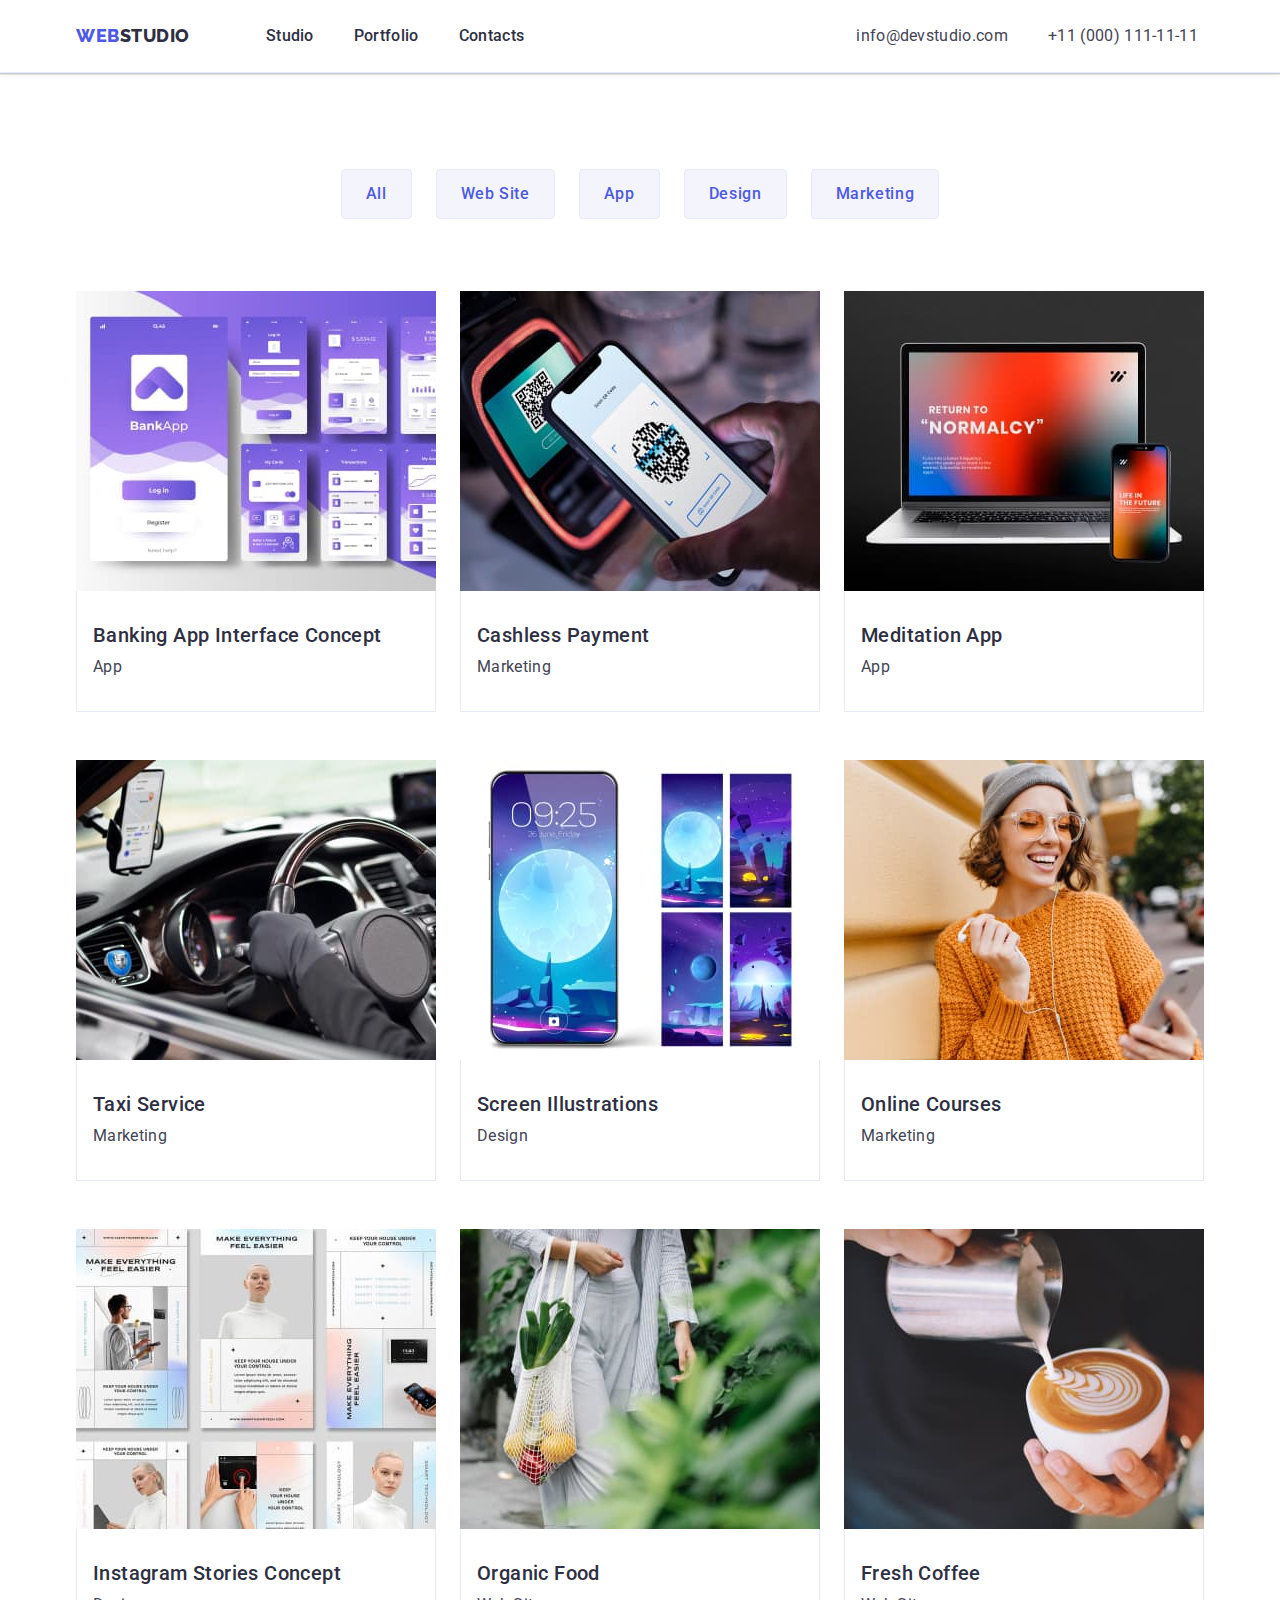
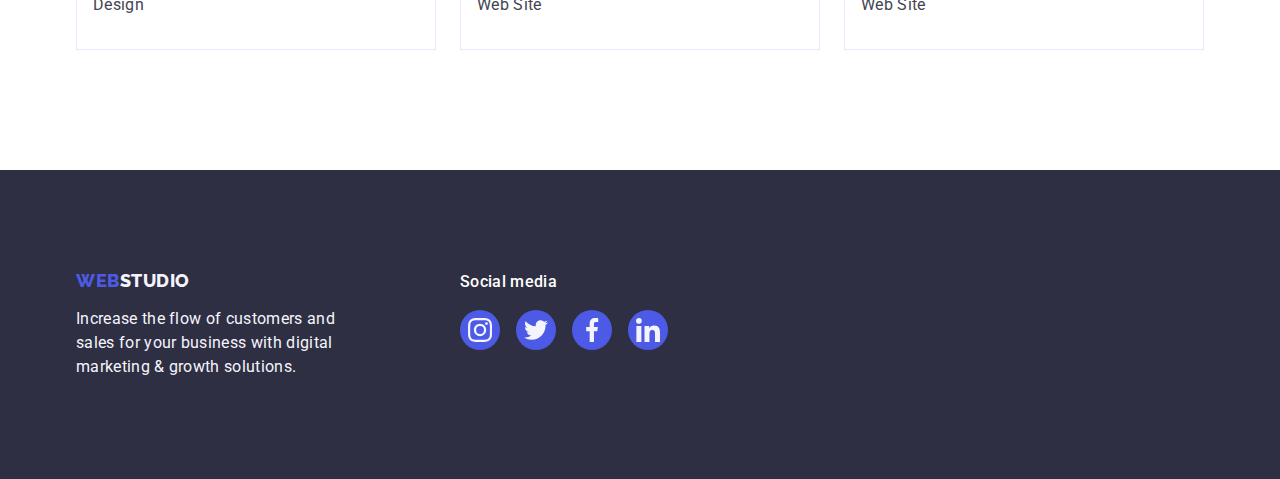
==== portfolio.html @ 0d64856b "Initial commit" ====
<!DOCTYPE html>
<html lang="en">
  <head>
    <meta charset="UTF-8" />
    <meta name="viewport" content="width=device-width, initial-scale=1.0" />
    <link
      rel="stylesheet"
      href="https://cdnjs.cloudflare.com/ajax/libs/modern-normalize/2.0.0/modern-normalize.min.css"
      integrity="sha512-4xo8blKMVCiXpTaLzQSLSw3KFOVPWhm/TRtuPVc4WG6kUgjH6J03IBuG7JZPkcWMxJ5huwaBpOpnwYElP/m6wg=="
      crossorigin="anonymous"
      referrerpolicy="no-referrer"
    />
    <link rel="preconnect" href="https://fonts.googleapis.com" />
    <link rel="preconnect" href="https://fonts.gstatic.com" crossorigin />
    <link
      href="https://fonts.googleapis.com/css2?family=Montserrat:wght@400;700&family=Raleway:wght@800&family=Roboto:wght@400;500;700;900&display=swap"
      rel="stylesheet"
    />
    <link rel="stylesheet" href="./css/styles.css" />
    <title>hw-02-portfolio</title>
  </head>
  <body class="body">
    <header class="header">
      <div class="container head">
        <nav class="nav">
          <a href="./index.html" class="logo link"
            >Web<span class="logo-studio">Studio</span></a
          >
          <ul class="menu list">
            <li class="menu-item">
              <a href="./index.html" class="menu-link link">Studio</a>
            </li>
            <li class="menu-item">
              <a href="./portfolio.html" class="menu-link link">Portfolio</a>
            </li>
            <li class="menu-item">
              <a href="" class="menu-link link">Contacts</a>
            </li>
          </ul>
        </nav>
        <address class="address link">
          <ul class="address list">
            <li>
              <a href="mailto:info@devstudio.com" class="mail-tel link"
                >info@devstudio.com</a
              >
            </li>
            <li>
              <a href="tel:+110001111111" class="mail-tel link"
                >+11 (000) 111-11-11</a
              >
            </li>
          </ul>
        </address>
      </div>
    </header>
    <main>
      <!-- __________________________________________________________filter section -->
      <section class="section-portfolio">
        <div class="container main-portfolio">
          <h1 class="visually-hidden">section</h1>
          <ul class="list filters">
            <li>
              <button type="button" class="button">All</button>
            </li>
            <li>
              <button type="button" class="button">Web Site</button>
            </li>
            <li>
              <button type="button" class="button">App</button>
            </li>
            <li>
              <button type="button" class="button">Design</button>
            </li>
            <li>
              <button type="button" class="button">Marketing</button>
            </li>
          </ul>
          <!-- ____________________________________________________ img list section-->
          <ul class="list portfolio-img-list">
            <li class="image-link">
              <a href="" class="link aplication-link">
                <img
                  src="./images/pc1a.jpg"
                  alt="Log in interface of a banking app"
                  width="360"
                  height="300"
                />
                <div class="img-description">
                  <h2 class="portfolio-headline">
                    Banking App Interface Concept
                  </h2>
                  <p class="body">App</p>
                </div>
              </a>
            </li>
            <li class="image-link">
              <a href="" class="link aplication-link">
                <img
                  src="./images/pc2a.jpg"
                  alt="Hand holding a mobile phone while doing wireless payment via QR code."
                  width="360"
                  height="300"
                />
                <div class="img-description">
                  <h2 class="portfolio-headline">Cashless Payment</h2>
                  <p class="body">Marketing</p>
                </div>
              </a>
            </li>
            <li class="image-link">
              <a href="" class="link aplication-link">
                <img
                  src="./images/pc3a.jpg"
                  alt="Laptop and a mobile phone, monitors turned on. Both devices on blackish background."
                  width="360"
                  height="300"
                />
                <div class="img-description">
                  <h2 class="portfolio-headline">Meditation App</h2>
                  <p class="body">App</p>
                </div>
              </a>
            </li>
            <li class="image-link">
              <a href="" class="link aplication-link">
                <img
                  src="./images/pc4a.jpg"
                  alt="Hand steering a car wheel inside a car. Mobile phone with navigation of the road set on the front window."
                  width="360"
                  height="300"
                />
                <div class="img-description">
                  <h2 class="portfolio-headline">Taxi Service</h2>
                  <p class="body">Marketing</p>
                </div>
              </a>
            </li>
            <li class="image-link">
              <a href="" class="link aplication-link">
                <img
                  src="./images/pc5a.jpg"
                  alt="A mobile phone with a full moon screen on. Four alternate screen of the full moon shown next to a device."
                  width="360"
                  height="300"
                />
                <div class="img-description">
                  <h2 class="portfolio-headline">Screen Illustrations</h2>
                  <p class="body">Design</p>
                </div>
              </a>
            </li>
            <li class="image-link">
              <a href="" class="link aplication-link">
                <img
                  src="./images/pc6a.jpg"
                  alt="Smiling woman wearing orange sweater, a hat and headphones is looking at her mobile phone. She looks happy."
                  width="360"
                  height="300"
                />
                <div class="img-description">
                  <h2 class="portfolio-headline">Online Courses</h2>
                  <p class="body">Marketing</p>
                </div>
              </a>
            </li>
            <li class="image-link">
              <a href="" class="link aplication-link">
                <img
                  src="./images/pc7a.jpg"
                  alt="Six different layouts of the same instagram stories"
                  width="360"
                  height="300"
                />
                <div class="img-description">
                  <h2 class="portfolio-headline">Instagram Stories Concept</h2>
                  <p class="body">Design</p>
                </div>
              </a>
            </li>
            <li class="image-link">
              <a href="" class="link aplication-link">
                <img
                  src="./images/pc8a.jpg"
                  alt="A woman wearing whiteish cloths and reusable shopping bag full of veggies, walking in the green scenery."
                  width="360"
                  height="300"
                />
                <div class="img-description">
                  <h2 class="portfolio-headline">Organic Food</h2>
                  <p class="body">Web Site</p>
                </div>
              </a>
            </li>
            <li class="image-link">
              <a href="" class="link aplication-link">
                <img
                  src="./images/pc9a.jpg"
                  alt="Barista pouring milk into coffee cup, only hands shown."
                  width="360"
                  height="300"
                />
                <div class="img-description">
                  <h2 class="portfolio-headline">Fresh Coffee</h2>
                  <p class="body">Web Site</p>
                </div>
              </a>
            </li>
          </ul>
        </div>
      </section>
    </main>
    <footer id="contacts" class="footer">
      <div class="container footer-container">
        <div class="footer-logo-div">
          <a href="./index.html" class="logo link footer-logo"
            >Web<span class="logo-studio">Studio</span></a
          >
          <p class="footer-text">
            Increase the flow of customers and sales for your business with
            digital marketing & growth solutions.
          </p>
        </div>
        <div>
          <p class="social-media-text">Social media</p>
          <ul class="list sm-icons-footer">
            <li class="social-media-list">
              <a href="" class="sm-icon-f">
                <svg
                  class="svg-stuff"
                  xmlns="http://www.w3.org/2000/svg"
                  width="24"
                  height="24"
                  viewBox="0 0 24 24"
                  fill="none"
                >
                  <use href="./images/icons.svg#icon-instagram2"></use>
                </svg>
              </a>
            </li>
            <li class="social-media-list">
              <a href="" class="sm-icon-f">
                <svg
                  class="svg-stuff"
                  xmlns="http://www.w3.org/2000/svg"
                  width="24"
                  height="24"
                  viewBox="0 0 24 24"
                  fill="none"
                >
                  <use href="./images/icons.svg#icon-twitter1"></use>
                </svg>
              </a>
            </li>
            <li class="social-media-list">
              <a href="" class="sm-icon-f">
                <svg
                  class="svg-stuff"
                  xmlns="http://www.w3.org/2000/svg"
                  width="24"
                  height="24"
                  viewBox="0 0 24 24"
                  fill="none"
                >
                  <use href="./images/icons.svg#icon-facebook1"></use>
                </svg>
              </a>
            </li>
            <li class="social-media-list">
              <a href="" class="sm-icon-f">
                <svg
                  class="svg-stuff"
                  xmlns="http://www.w3.org/2000/svg"
                  width="24"
                  height="24"
                  viewBox="0 0 24 24"
                  fill="none"
                >
                  <use href="./images/icons.svg#icon-linkedin1"></use>
                </svg>
              </a>
            </li>
          </ul>
        </div>
      </div>
    </footer>
  </body>
</html>
---- css/styles.css ----
:root {
  --primary-brand: #4d5ae5;
  --pressed-state: #404bbf;
  --dark: #2e2f42;
  --success: #31d0aa;
  --text: #434455;
  --subtle-text: #8e8f99;
  --accent: #e7e9fc;
  --light: #f4f4fd;
  --modal-overlay: #2e2f4266;
  --hero-background: #2e2f42b2;
  --white-background: #ffffff;
  --modal-background: #fcfcfc;
  --gap-header: 40px;
  --gap-content: 24px;
  --col-count: 3;
}

* {
  box-sizing: border-box;
  margin: 0;
  padding: 0;
}

.body {
  color: var(--text);
  font-family: "Roboto", sans-serif;
  font-weight: regular;
  font-size: 16px;
  line-height: 1.5;
  letter-spacing: 0.02em;
  background-color: var(--white-background);
}

.container {
  width: 1158px;
  padding: 0 15px;
  margin: 0 auto;
}

.link {
  text-decoration: none;
}

.list {
  list-style: none;
}

.section {
  padding-bottom: 120px;
  padding-top: 120px;
}

img {
  display: block;
  max-width: 100%;
  height: auto;
}

h1,
h2,
h3,
h4,
h5,
h6,
p {
  margin: 0;
}

/* HEADER */

.header {
  border-bottom: 1px solid var(--accent);
  display: flex;
  box-shadow: 0px 2px 1px rgba(46, 47, 66, 0.08), 0px 1px 1px rgba(46, 47, 66, 0.16), 0px 1px 6px rgba(46, 47, 66, 0.08);
  max-width: 100%;
}

.head {
  display: flex;
}

.nav {
  display: flex;
  align-items: center;
  margin-right: 332px;
}

.menu {
  display: flex;
  flex-direction: row;
  justify-content: flex-start;
  align-items: flex-start;
  flex-shrink: 0;
  gap: var(--gap-header);
  }

.menu-link {
  color: var(--dark);
  font-size: 16px;
  font-weight: 500;
  letter-spacing: 0.02em;
  padding: 24px 0;
}

.menu-item {
  padding: 24px 0;
}

nav .logo {
  font-family: Raleway, sans-serif;
  font-weight: 800;
  font-size: 18px;
  line-height: 1.17;
  letter-spacing: 0.03em;
  text-transform: uppercase;
  color: var(--primary-brand);
  margin-right: 76px;
}

nav .logo-studio {
  color: var(--dark);
}

.menu-link:hover,
.menu-link:focus {
  color: var(--pressed-state);
  display: flex;
  padding-top: 0;
  padding-bottom: 0;
  flex-direction: column;
  align-items: flex-start;
  flex-shrink: 0;
  gap: var(--gap-header);
}

.address {
  display: flex;
  flex-direction: row;
  align-items: center;
  gap: var(--gap-header);
  letter-spacing: 0.32px;
  font-style: normal;
}

.mail-tel {
  color: var(--text);
}

.mail-tel:hover {
  color: var(--pressed-state);
}

.mail-tel:focus {
  color: var(--pressed-state);
}

.logo {
  font-family: Raleway, sans-serif;
  font-weight: 800;
  font-size: 18px;
  line-height: 1.17;
  letter-spacing: 0.03em;
  text-transform: uppercase;
  color: var(--primary-brand);
}

.logo-studio {
  color: var(--light);
}

/* FOOTER */

.footer {
  background-color: var(--dark);
  padding: 100px 0;
  }

.footer-container {
  display: flex;
  align-items: baseline;
}
  
.footer-logo {
  display: inline-block;
  margin-bottom: 16px;
}

.footer-text {
  color: var(--light);
  max-width: 264px;
  text-align: left;
 }

.footer-logo-div {
  margin-right: 120px;
}

.social-media-text {
  color: var(--white-background);
  font-weight: 500;
  margin-bottom: 16px;
}

.sm-icons-footer {
  display: flex;
justify-content: center;
align-items: center;
gap: 16px;
}

.sm-icon-f {
background-color: var(--primary-brand);
border-radius: 50%;
width: 100%;
height: 100%;
display:flex;
justify-content: center;
align-items: center;
}

.sm-icon-f:hover, .sm-icon-f:focus {
  background-color: var(--success);
}

/* INDEX PAGE */
/* ___________________________________________pierwszy nagłówek */
.starting-section {
    margin: 0 auto;
  padding: 188px 0;
  background-position: center; 
  background-size: cover;
  display: flex;
  justify-content: center;
}

.background {
  background-image: linear-gradient(rgba(46, 47, 66, 0.7), rgba(46, 47, 66, 0.7)), url(../images/people-office1.jpg);
  background-repeat: no-repeat;
  max-width: 1440px;
}

.container-one {
  display: inline-flex;
  flex-direction: column;
  align-items: center;
  margin: 0 auto;
  color: var(--white-background);
}

.heading-one {
  font-size: 56px;
  line-height: 1.07;
  text-align: center;
  letter-spacing: 0.02em;
  font-weight: 700;
  max-width: 496px;
  margin-bottom: 48px;
}

/* ________________________________________________przycisk order service */
.index-s-one-button {
  background-color: var(--primary-brand);
  color: var(--white-background);
  font-family: "Roboto", sans-serif;
  font-size: 16px;
  font-style: normal;
  font-weight: 500;
  line-height: 1.5;
  letter-spacing: 0.04em;
  cursor: pointer;
  padding: 16px 32px;
  gap: 10px;
  border: none;
  border-radius: 4px;
  box-shadow: 0px 4px 4px 0px rgba(0, 0, 0, 0.15);
  min-width: 169px;
}

.index-s-one-button:hover, .index-s-one-button:focus {
  background-color: var(--pressed-state);
  border: none;
}

/* _______________________________opisy - kontener */

/* _______________________________ukryty nagłówek */
.visually-hidden {
  position: absolute;
  width: 1px;
  height: 1px;
  margin: -1px;
  border: 0;
  padding: 0;
  white-space: nowrap;
  clip-path: inset(100%);
  clip: rect(0 0 0 0);
  overflow: hidden;
}
/* ________________________________lista opisów */
.first-index {
  display: flex;
  justify-content: center;
  gap: var(--gap-content);
}

.i-list-item {
  display: flex;
  max-width: 264px;
  flex-direction: column;
  align-items: flex-start;
}

.i-list-item:first-child {
  padding-left: 0;
}

.i-list-item:last-child {
  padding-right: 0;
}

.goal-icon-box {
width: 264px;
height: 112px;
display: flex;
justify-content: center;
align-items: center;
margin-bottom: 8px;
background: var(--light);
border-radius: 4px;
}

.goal-icon-box > svg {
width: 64px;
height: 64px;
}

.index-h-three {
  color: var(--dark);
  font-family: "Roboto", sans-serif;
  font-size: 20px;
  font-style: normal;
  font-weight: 500;
  line-height: 1.2;
  letter-spacing: 0.02em;
  margin-bottom: 8px;
}

.index-p {
  color: var(--text);
  font-family: "Roboto", sans-serif;
  font-size: 16px;
  font-style: normal;
  font-weight: 400;
  line-height: 1.5;
  letter-spacing: 0.02em;
  padding-bottom: 8px;
}

.index-p:first-child {
  margin-left: 0;
  margin-right: 12px;
}
.index-p:last-child {
  margin-right: 0;
}

.index-h-two {
  color: var(--dark);
  text-align: center;
  font-family: "Roboto", sans-serif;
  font-size: 36px;
  font-style: normal;
  font-weight: 700;
  line-height: 1.11;
  letter-spacing: 0.02em;
  text-transform: capitalize;
  margin-bottom: 72px;
}

.third-section {
  padding-top: 0;
}
/* __________________________________lista obrazków */

.second-index {
  display: flex;
  gap: var(--gap-content);
}

.second-list-item {
  display: inline-flex;
  flex-direction: column;
  flex-basis: calc((100% - 48px) / 3);
}

.second-index > .img {
  border: 1 solid var(--accent);
}

/* _________________________________our stuff */
.four {
  background-color: var(--light);
}

.stuff-container {
  display: block;
}

.stuff-list {
  display: flex;
  gap: var(--gap-content);
  flex-basis: calc((100% - 72px) / 4);
}

.stuff {
  text-align: center;
  padding: 32px 0;
}

.stuff-description {
  background-color: var(--white-background);
  border-radius: 0 0 4px 4px;
  flex-basis: calc((100% -72px) / 4);
  box-shadow: 0px 2px 1px 0px rgba(46, 47, 66, 0.08), 0px 1px 1px 0px rgba(46, 47, 66, 0.16), 0px 1px 6px 0px rgba(46, 47, 66, 0.08);
}

.social-media-list {
  width: 40px;
  height: 40px;
}

.social-media-icons {
display: flex;
justify-content: center;
align-items: center;
gap: 24px;
}

.sm-icon {
background-color: var(--primary-brand);
border-radius: 50%;
width: 100%;
height: 100%;
display:flex;
justify-content: center;
align-items: center;
}

.sm-icon:hover, .sm-icon:focus {
  background-color: var(--pressed-state);
  border-color: var(--pressed-state);
}



.svg-stuff {
  fill: var(--light);
}

/* ____________________________________________________ CUSTOMERS */

.customers {
  display: flex;
  align-items: center;
  justify-items: center;
  gap: var(--gap-content);
}

.icon-list {
  width: 168px;
  height: 88px;
  }

.customers-icon {
  width: 100%;
  height: 100%;
  
}



.icon {
background-color: var(--white-background);
border-radius: 4px;
border: 1px solid var(--subtle-text);
width: calc((100% - 120px) / 6);
display:flex;
justify-content: center;
align-items: center;
width: 100%;
height: 100%;
color: var(--subtle-text);
}

.icon:hover, .icon:focus {
  border-color: var(--pressed-state);
  color: var(--pressed-state);
}

.svg-customer {
  fill: currentColor;
}


/* __________________________________PORTFOLIO PAGE */
.section-portfolio {
  padding-top: 96px;
  padding-bottom: 120px;
}

.main-portfolio {
  display: flex;
  flex-direction: column;
}
/* ______________________________________________ FILTERS _____ */
.filters {
  display: flex;
  flex-direction: row;
  justify-content: center;
  gap: var(--gap-content);
  padding-top: 0;
  margin-bottom: 72px;
}

.filter-link {
  display: block;
}

.button {
  color: var(--primary-brand);
  background-color: var(--light);
  text-align: center;
  cursor: pointer;
  font-family: "Roboto", sans-serif;
  font-weight: 500;
  font-size: 16px;
  letter-spacing: 0.04em;
  line-height: 1.5;
  padding: 12px 24px;
  border-radius: 4px;
  border: 1px solid var(--accent);
}

.button:hover,
.button:focus {
  color: var(--white-background);
  background-color: var(--pressed-state);
  border: 1px solid transparent;
  box-shadow: 0px 2px 2px 0px rgba(0, 0, 0, 0.12), 0px 2px 1px 0px rgba(0, 0, 0, 0.08), 0px 3px 1px 0px rgba(0, 0, 0, 0.10);
}



/* ______________________________________________IMGS LINKS ______ */

.portfolio-img-list {
  display: flex;
  flex-direction: row;
  flex-wrap: wrap;
  column-gap: 24px;
  row-gap: 48px;
}

.image-link {
  width: calc{(100%-48px)/3};
}

.aplication-link {
  display: block;
}

.aplication-link:hover, .aplication-link:focus {
  box-shadow: 0px 2px 1px 0px rgba(46, 47, 66, 0.08), 0px 1px 1px 0px rgba(46, 47, 66, 0.16), 0px 1px 6px 0px rgba(46, 47, 66, 0.08);
}

.img-description {
  padding: 32px 16px;
  border-left: 1px solid var(--accent);
  border-bottom: 1px solid var(--accent);
  border-right: 1px solid var(--accent);
}

.portfolio-headline {
  color: var(--dark);
  font-size: 20px;
  font-weight: 500;
  letter-spacing: 0.02em;
  line-height: 1.2;
  margin-bottom: 8px;
}
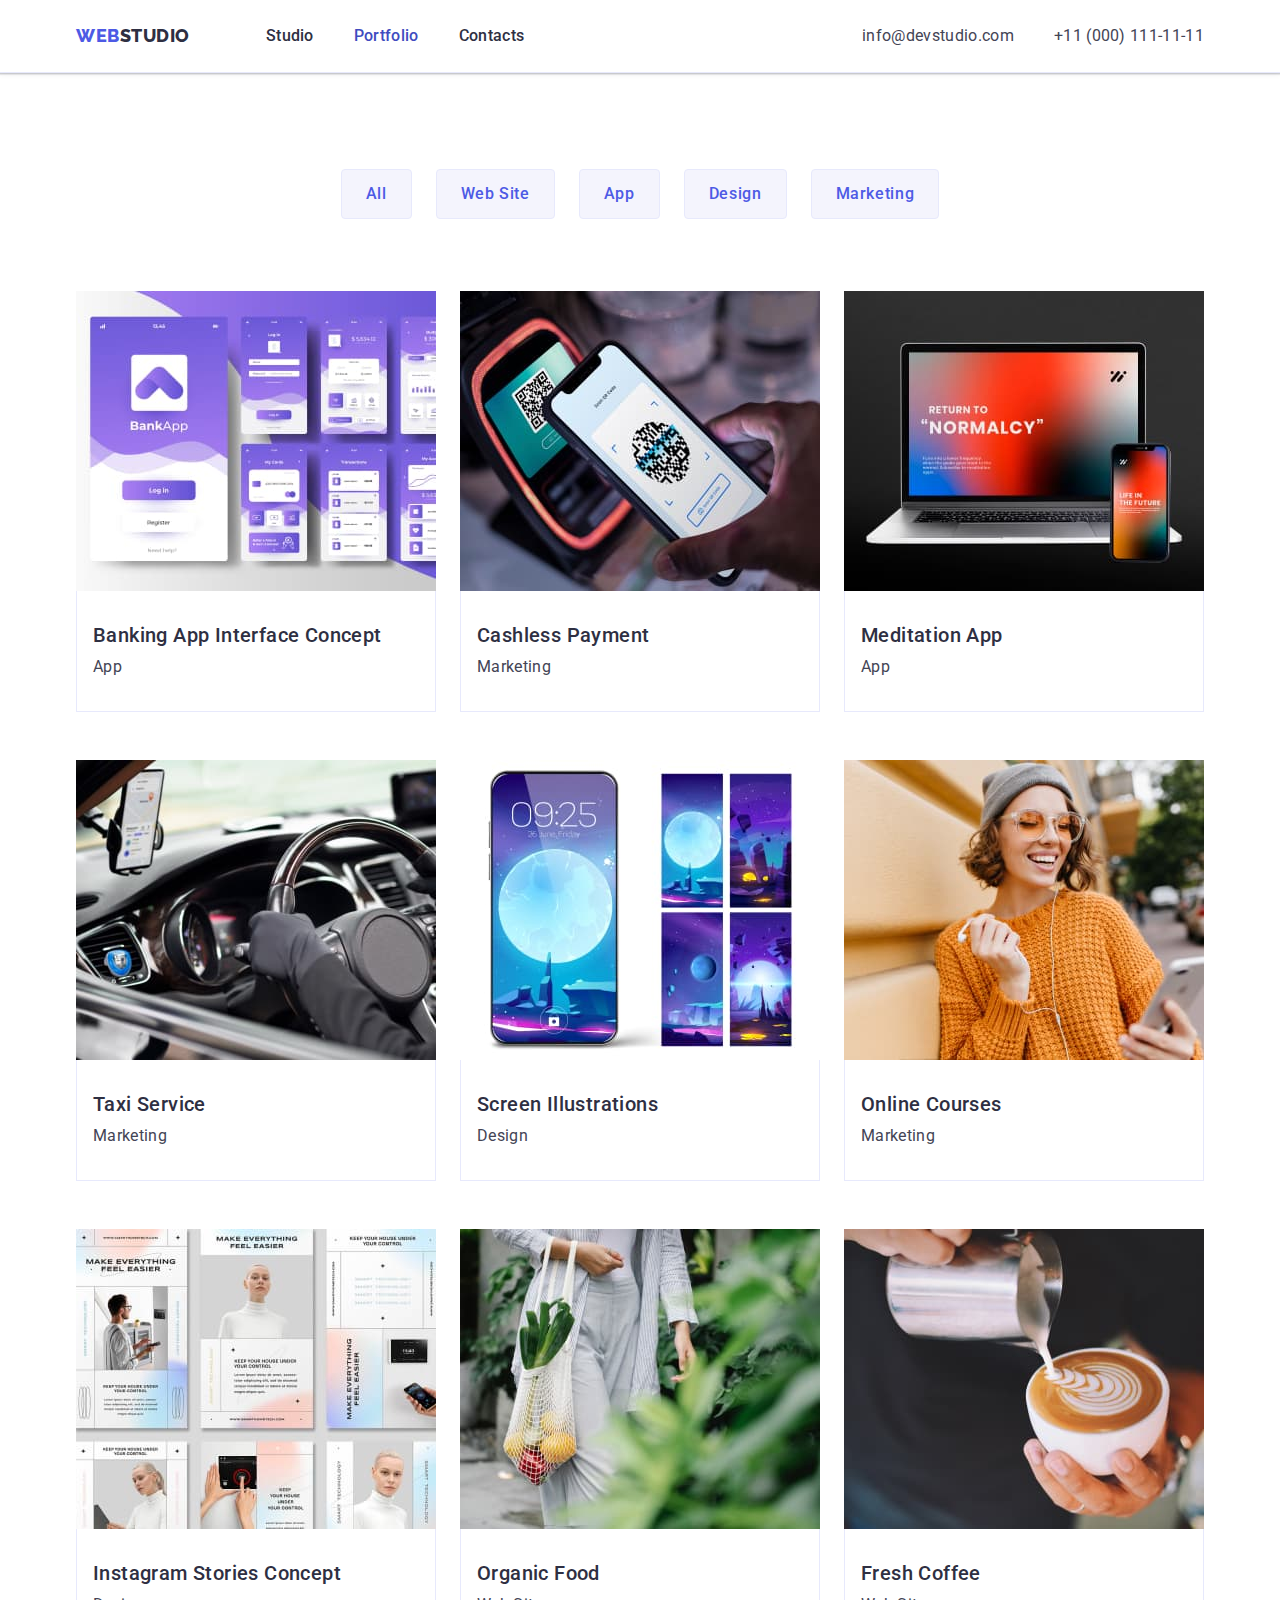
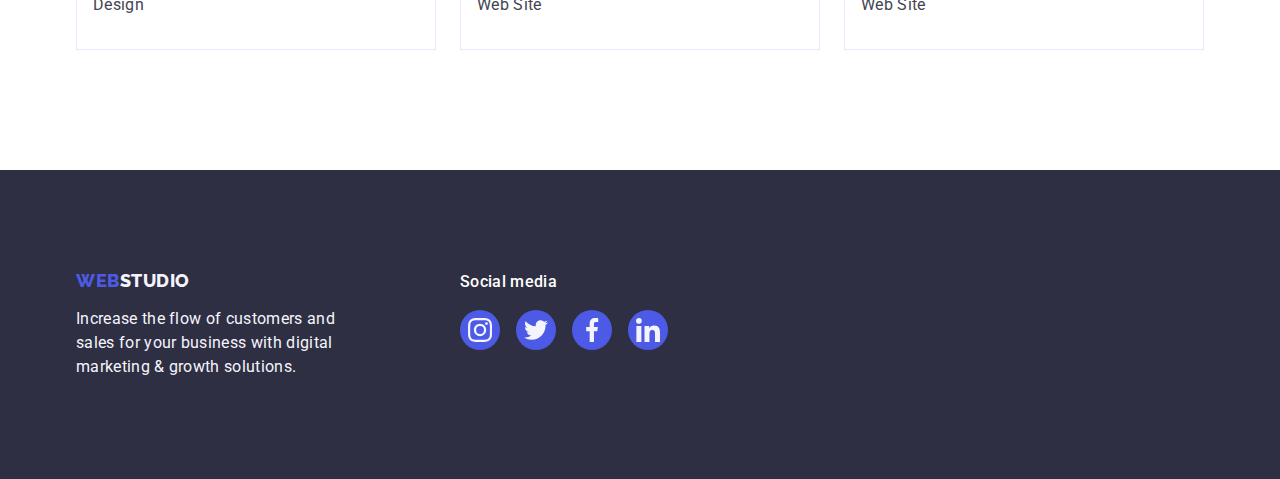
==== commit 27ed1ec1: "change" ====
--- a/portfolio.html
+++ b/portfolio.html
@@ -31,7 +31,9 @@
               <a href="./index.html" class="menu-link link">Studio</a>
             </li>
             <li class="menu-item">
-              <a href="./portfolio.html" class="menu-link link">Portfolio</a>
+              <a href="./portfolio.html" class="link menu-link underline"
+                >Portfolio
+              </a>
             </li>
             <li class="menu-item">
               <a href="" class="menu-link link">Contacts</a>
@@ -80,12 +82,19 @@
           <ul class="list portfolio-img-list">
             <li class="image-link">
               <a href="" class="link aplication-link">
-                <img
-                  src="./images/pc1a.jpg"
-                  alt="Log in interface of a banking app"
-                  width="360"
-                  height="300"
-                />
+                <div class="box">
+                  <img
+                    src="./images/pc1a.jpg"
+                    alt="Log in interface of a banking app"
+                    width="360"
+                    height="300"
+                  />
+                  <p class="box-p">
+                    14 Stylish and User-Friendly App Design Concepts · Task
+                    Manager App · Calorie Tracker App · Exotic Fruit Ecommerce
+                    App · Cloud Storage App
+                  </p>
+                </div>
                 <div class="img-description">
                   <h2 class="portfolio-headline">
                     Banking App Interface Concept
@@ -96,12 +105,19 @@
             </li>
             <li class="image-link">
               <a href="" class="link aplication-link">
-                <img
-                  src="./images/pc2a.jpg"
-                  alt="Hand holding a mobile phone while doing wireless payment via QR code."
-                  width="360"
-                  height="300"
-                />
+                <div class="box">
+                  <img
+                    src="./images/pc2a.jpg"
+                    alt="Hand holding a mobile phone while doing wireless payment via QR code."
+                    width="360"
+                    height="300"
+                  />
+                  <p class="box-p">
+                    14 Stylish and User-Friendly App Design Concepts · Task
+                    Manager App · Calorie Tracker App · Exotic Fruit Ecommerce
+                    App · Cloud Storage App
+                  </p>
+                </div>
                 <div class="img-description">
                   <h2 class="portfolio-headline">Cashless Payment</h2>
                   <p class="body">Marketing</p>
@@ -110,12 +126,19 @@
             </li>
             <li class="image-link">
               <a href="" class="link aplication-link">
-                <img
-                  src="./images/pc3a.jpg"
-                  alt="Laptop and a mobile phone, monitors turned on. Both devices on blackish background."
-                  width="360"
-                  height="300"
-                />
+                <div class="box">
+                  <img
+                    src="./images/pc3a.jpg"
+                    alt="Laptop and a mobile phone, monitors turned on. Both devices on blackish background."
+                    width="360"
+                    height="300"
+                  />
+                  <p class="box-p">
+                    14 Stylish and User-Friendly App Design Concepts · Task
+                    Manager App · Calorie Tracker App · Exotic Fruit Ecommerce
+                    App · Cloud Storage App
+                  </p>
+                </div>
                 <div class="img-description">
                   <h2 class="portfolio-headline">Meditation App</h2>
                   <p class="body">App</p>
@@ -124,12 +147,19 @@
             </li>
             <li class="image-link">
               <a href="" class="link aplication-link">
-                <img
-                  src="./images/pc4a.jpg"
-                  alt="Hand steering a car wheel inside a car. Mobile phone with navigation of the road set on the front window."
-                  width="360"
-                  height="300"
-                />
+                <div class="box">
+                  <img
+                    src="./images/pc4a.jpg"
+                    alt="Hand steering a car wheel inside a car. Mobile phone with navigation of the road set on the front window."
+                    width="360"
+                    height="300"
+                  />
+                  <p class="box-p">
+                    14 Stylish and User-Friendly App Design Concepts · Task
+                    Manager App · Calorie Tracker App · Exotic Fruit Ecommerce
+                    App · Cloud Storage App
+                  </p>
+                </div>
                 <div class="img-description">
                   <h2 class="portfolio-headline">Taxi Service</h2>
                   <p class="body">Marketing</p>
@@ -138,12 +168,19 @@
             </li>
             <li class="image-link">
               <a href="" class="link aplication-link">
-                <img
-                  src="./images/pc5a.jpg"
-                  alt="A mobile phone with a full moon screen on. Four alternate screen of the full moon shown next to a device."
-                  width="360"
-                  height="300"
-                />
+                <div class="box">
+                  <img
+                    src="./images/pc5a.jpg"
+                    alt="A mobile phone with a full moon screen on. Four alternate screen of the full moon shown next to a device."
+                    width="360"
+                    height="300"
+                  />
+                  <p class="box-p">
+                    14 Stylish and User-Friendly App Design Concepts · Task
+                    Manager App · Calorie Tracker App · Exotic Fruit Ecommerce
+                    App · Cloud Storage App
+                  </p>
+                </div>
                 <div class="img-description">
                   <h2 class="portfolio-headline">Screen Illustrations</h2>
                   <p class="body">Design</p>
@@ -152,12 +189,19 @@
             </li>
             <li class="image-link">
               <a href="" class="link aplication-link">
-                <img
-                  src="./images/pc6a.jpg"
-                  alt="Smiling woman wearing orange sweater, a hat and headphones is looking at her mobile phone. She looks happy."
-                  width="360"
-                  height="300"
-                />
+                <div class="box">
+                  <img
+                    src="./images/pc6a.jpg"
+                    alt="Smiling woman wearing orange sweater, a hat and headphones is looking at her mobile phone. She looks happy."
+                    width="360"
+                    height="300"
+                  />
+                  <p class="box-p">
+                    14 Stylish and User-Friendly App Design Concepts · Task
+                    Manager App · Calorie Tracker App · Exotic Fruit Ecommerce
+                    App · Cloud Storage App
+                  </p>
+                </div>
                 <div class="img-description">
                   <h2 class="portfolio-headline">Online Courses</h2>
                   <p class="body">Marketing</p>
@@ -166,12 +210,19 @@
             </li>
             <li class="image-link">
               <a href="" class="link aplication-link">
-                <img
-                  src="./images/pc7a.jpg"
-                  alt="Six different layouts of the same instagram stories"
-                  width="360"
-                  height="300"
-                />
+                <div class="box">
+                  <img
+                    src="./images/pc7a.jpg"
+                    alt="Six different layouts of the same instagram stories"
+                    width="360"
+                    height="300"
+                  />
+                  <p class="box-p">
+                    14 Stylish and User-Friendly App Design Concepts · Task
+                    Manager App · Calorie Tracker App · Exotic Fruit Ecommerce
+                    App · Cloud Storage App
+                  </p>
+                </div>
                 <div class="img-description">
                   <h2 class="portfolio-headline">Instagram Stories Concept</h2>
                   <p class="body">Design</p>
@@ -180,12 +231,19 @@
             </li>
             <li class="image-link">
               <a href="" class="link aplication-link">
-                <img
-                  src="./images/pc8a.jpg"
-                  alt="A woman wearing whiteish cloths and reusable shopping bag full of veggies, walking in the green scenery."
-                  width="360"
-                  height="300"
-                />
+                <div class="box">
+                  <img
+                    src="./images/pc8a.jpg"
+                    alt="A woman wearing whiteish cloths and reusable shopping bag full of veggies, walking in the green scenery."
+                    width="360"
+                    height="300"
+                  />
+                  <p class="box-p">
+                    14 Stylish and User-Friendly App Design Concepts · Task
+                    Manager App · Calorie Tracker App · Exotic Fruit Ecommerce
+                    App · Cloud Storage App
+                  </p>
+                </div>
                 <div class="img-description">
                   <h2 class="portfolio-headline">Organic Food</h2>
                   <p class="body">Web Site</p>
@@ -194,12 +252,19 @@
             </li>
             <li class="image-link">
               <a href="" class="link aplication-link">
-                <img
-                  src="./images/pc9a.jpg"
-                  alt="Barista pouring milk into coffee cup, only hands shown."
-                  width="360"
-                  height="300"
-                />
+                <div class="box">
+                  <img
+                    src="./images/pc9a.jpg"
+                    alt="Barista pouring milk into coffee cup, only hands shown."
+                    width="360"
+                    height="300"
+                  />
+                  <p class="box-p">
+                    14 Stylish and User-Friendly App Design Concepts · Task
+                    Manager App · Calorie Tracker App · Exotic Fruit Ecommerce
+                    App · Cloud Storage App
+                  </p>
+                </div>
                 <div class="img-description">
                   <h2 class="portfolio-headline">Fresh Coffee</h2>
                   <p class="body">Web Site</p>
--- a/css/styles.css
+++ b/css/styles.css
@@ -83,16 +83,12 @@
 .nav {
   display: flex;
   align-items: center;
-  margin-right: 332px;
+  margin-right: auto;
 }
 
 .menu {
   display: flex;
-  flex-direction: row;
-  justify-content: flex-start;
-  align-items: flex-start;
-  flex-shrink: 0;
-  gap: var(--gap-header);
+    gap: var(--gap-header);
   }
 
 .menu-link {
@@ -101,11 +97,38 @@
   font-weight: 500;
   letter-spacing: 0.02em;
   padding: 24px 0;
-}
+
+  transition: color 250ms cubic-bezier(0.4, 0, 0.2, 1);
+    
+}
+
+.menu-link:hover,
+.menu-link:focus {
+  color: var(--pressed-state);
+
+}
+
+.underline {
+position: relative;
+color: var(--pressed-state);
+transition: color 250ms cubic-bezier(0.4, 0, 0.2, 1);
+}
+
+.underline::after {
+  content: '';
+  position: absolute;
+  left: 0;
+  bottom: -1px;
+  height: 4px;
+  width: 100%;
+  color: var(--pressed-state);
+  border-radius: 2px;
+  }
+
 
 .menu-item {
   padding: 24px 0;
-}
+  }
 
 nav .logo {
   font-family: Raleway, sans-serif;
@@ -122,17 +145,7 @@
   color: var(--dark);
 }
 
-.menu-link:hover,
-.menu-link:focus {
-  color: var(--pressed-state);
-  display: flex;
-  padding-top: 0;
-  padding-bottom: 0;
-  flex-direction: column;
-  align-items: flex-start;
-  flex-shrink: 0;
-  gap: var(--gap-header);
-}
+
 
 .address {
   display: flex;
@@ -145,15 +158,14 @@
 
 .mail-tel {
   color: var(--text);
-}
-
-.mail-tel:hover {
-  color: var(--pressed-state);
-}
-
+  transition: color 250ms cubic-bezier(0.4, 0, 0.2, 1);
+}
+
+.mail-tel:hover,
 .mail-tel:focus {
   color: var(--pressed-state);
 }
+
 
 .logo {
   font-family: Raleway, sans-serif;
@@ -217,6 +229,7 @@
 display:flex;
 justify-content: center;
 align-items: center;
+transition: background-color 250ms cubic-bezier(0.4, 0, 0.2, 1);
 }
 
 .sm-icon-f:hover, .sm-icon-f:focus {
@@ -275,6 +288,7 @@
   border-radius: 4px;
   box-shadow: 0px 4px 4px 0px rgba(0, 0, 0, 0.15);
   min-width: 169px;
+  transition: background-color 250ms cubic-bezier(0.4, 0, 0.2, 1);
 }
 
 .index-s-one-button:hover, .index-s-one-button:focus {
@@ -445,6 +459,7 @@
 display:flex;
 justify-content: center;
 align-items: center;
+transition: background-color 250ms cubic-bezier(0.4, 0, 0.2, 1);
 }
 
 .sm-icon:hover, .sm-icon:focus {
@@ -491,6 +506,7 @@
 width: 100%;
 height: 100%;
 color: var(--subtle-text);
+transition: border-color 250ms cubic-bezier(0.4, 0, 0.2, 1), color 250ms cubic-bezier(0.4, 0, 0.2, 1);
 }
 
 .icon:hover, .icon:focus {
@@ -540,6 +556,8 @@
   padding: 12px 24px;
   border-radius: 4px;
   border: 1px solid var(--accent);
+
+  transition: background-color 250ms cubic-bezier(0.4, 0, 0.2, 1), color 250ms cubic-bezier(0.4, 0, 0.2, 1), border-color 250ms cubic-bezier(0.4, 0, 0.2, 1), box-shadow 250ms cubic-bezier(0.4, 0, 0.2, 1);
 }
 
 .button:hover,
@@ -568,6 +586,7 @@
 
 .aplication-link {
   display: block;
+  transition: box-shadow 250ms cubic-bezier(0.4, 0, 0.2, 1);
 }
 
 .aplication-link:hover, .aplication-link:focus {
@@ -589,3 +608,93 @@
   line-height: 1.2;
   margin-bottom: 8px;
 }
+
+.box {
+position: relative;
+overflow: hidden;
+}
+
+.box-p {
+  position: absolute;
+height: 100%;
+width: 100%;
+background-color: var(--primary-brand);
+padding: 40px 32px;
+color: var(--light);
+letter-spacing: 0.02em;
+line-height: 1.5;
+top: 0;
+font-size: 16px;
+
+transform: translateY(100%);
+transition: transform 250ms cubic-bezier(0.4, 0, 0.2, 1);
+}
+
+.aplication-link:hover .box-p,
+.aplication-link:focus .box-p {
+  transform: translateY(0%);
+}
+
+/* ______________________________________________ M O D A L _____________________________*/
+
+.is-hidden {
+  opacity: 0;
+  visibility: hidden;
+  pointer-events: none;
+}
+
+.backdrop {
+background: var(--modal-overlay, rgba(46, 47, 66, 0.40));
+position: fixed;
+top: 0;
+left: 0;
+width: 100%;
+height: 100%;
+transition: opacity 250ms cubic-bezier(0.4, 0, 0.2, 1), visibility 250ms cubic-bezier(0.4, 0, 0.2, 1);
+}
+
+.modal {
+background-color: var(--modal-background);
+width: 408px;
+min-height: 584px;
+flex-shrink: 0;
+border-radius: 4px;
+background: var(--DAIRY, #FCFCFC);
+box-shadow: 0px 2px 1px 0px rgba(0, 0, 0, 0.20), 0px 1px 3px 0px rgba(0, 0, 0, 0.12), 0px 1px 1px 0px rgba(0, 0, 0, 0.14);
+z-index: 100;
+position: absolute;
+top: 50%;
+left: 50%;
+transform: translate(-50%, -50%);
+transition: transform 250ms cubic-bezier(0.4, 0, 0.2, 1);
+}
+
+.close-button {
+position: absolute;
+border-radius: 50%;
+height: 24px;
+width: 24px;
+background-color: var(--accent);
+border: 1px solid rgba(0, 0, 0, 0.10);
+top: 24px;
+right: 24px;
+display:flex;
+align-items: center;
+justify-content: center;
+padding: 0;
+cursor: pointer;
+
+transition: background-color 250ms cubic-bezier(0.4, 0, 0.2, 1),
+border 250ms cubic-bezier(0.4, 0, 0.2, 1);
+}
+
+.close-button:hover, 
+.close-button:focus {
+background-color: var(--pressed-state);
+border: none;
+fill: var(--white-background);
+}
+
+.icon-close-button {
+transition: fill 250ms cubic-bezier(0.4, 0, 0.2, 1);
+}